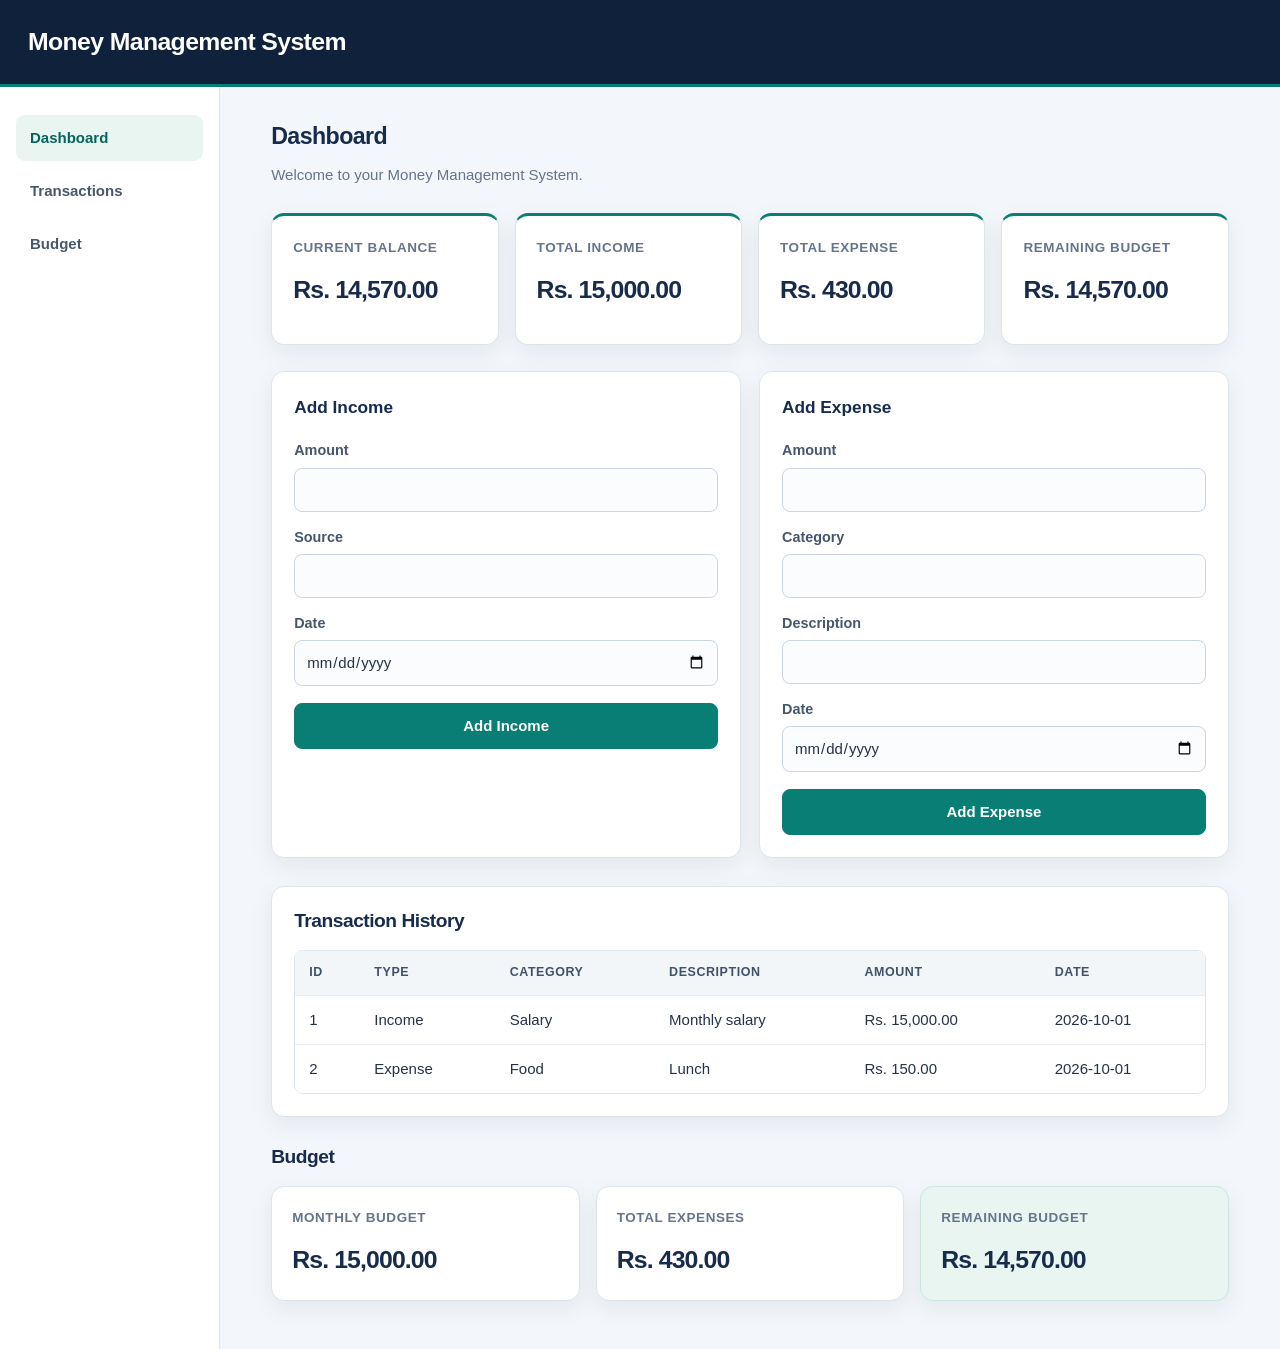
==== index.html @ f14a9d61 "ChangesFileLocations" ====
<!DOCTYPE html>
<html lang="en">

<head>

    <meta charset="UTF-8">
    <meta name="viewport" content="width=device-width, initial-scale=1.0">
    <title>Money Management System</title>
    <link rel="stylesheet" href="style.css">

</head>

<body>
    
    <header>
        <h1>Money Management System</h1>
    </header>

    <div class="page_layout">
    <nav class="navigation">
        <a href="#">Dashboard</a>
        <a href="#">Transactions</a>
        <a href="#">Budget</a>
    </nav>

    <main class="main_content">
        <h2>Dashboard</h2>
        <p>Welcome to your Money Management System.</p>

        <section class="dashboard_cards">

            <div class="card">
                <h3>Current Balance</h3>
                <p>Rs. 14,570.00</p>
            </div>

            <div class="card">
                <h3>Total Income</h3>
                <p>Rs. 15,000.00</p>
            </div>

            <div class="card">
                <h3>Total Expense</h3>
                <p>Rs. 430.00</p>
            </div>

            <div class="card">
                <h3>Remaining Budget</h3>
                <p>Rs. 14,570.00</p>
            </div>

        </section>

        <section class="transaction_forms">

            <div class="form_container">
                <form>
                    <h3>Add Income</h3>

                    <label for="income_amount">Amount</label>
                    <input type="number" id="income_amount">

                    <label for="income_source">Source</label>
                    <input type="text" id="income_source">

                    <label for="income_date">Date</label>
                    <input type="date" id="income_date">

                    <button type="submit">Add Income</button>
                </form>
            </div>

            <div class="form_container">

                <form>
                    <h3>Add Expense</h3>

                    <label for="expense_amount">Amount</label>
                    <input type="number" id="expense_amount">

                    <label for="expense_category">Category</label>
                    <input type="text" id="expense_category">

                    <label for="expense_description">Description</label>
                    <input type="text" id="expense_description">

                    <label for="expense_date">Date</label>
                    <input type="date" id="expense_date">

                    <button type="submit">Add Expense</button>
                </form>
            </div>
        </section>

        <section class="transaction_history">

            <h2>Transaction History</h2>
            
            <div class="table_container">
            <table>

                <thead>
                    <tr>
                        <th>ID</th>
                        <th>Type</th>
                        <th>Category</th>
                        <th>Description</th>
                        <th>Amount</th>
                        <th>Date</th>
                    </tr>
                </thead>

                <tbody>
                    <tr>
                        <td>1</td>
                        <td>Income</td>
                        <td>Salary</td>
                        <td>Monthly salary</td>
                        <td>Rs. 15,000.00</td>
                        <td>2026-10-01</td>
                    </tr>

                    <tr>
                        <td>2</td>
                        <td>Expense</td>
                        <td>Food</td>
                        <td>Lunch</td>
                        <td>Rs. 150.00</td>
                        <td>2026-10-01</td>
                    </tr>
                </tbody>
            </table>
            </div>
        </section>

        <section class="budget_section">
            
            <h2>Budget</h2>

            <div class="budget_info">

                <div class="budget_item">
                    <h3>Monthly Budget</h3>
                    <p>Rs. 15,000.00</p>
                </div>

                <div class="budget_item">
                    <h3>Total Expenses</h3>
                    <p>Rs. 430.00</p>
                </div>

                <div class="budget_item">
                    <h3>Remaining Budget</h3>
                    <p>Rs. 14,570.00</p>
                </div>
            </div>
        </section>

    </main>
    </div>

</body>
</html>
---- style.css ----
:root {
    color-scheme: light;
    --navy: #172b4d;
    --navy-deep: #10213b;
    --teal: #087e75;
    --teal-dark: #06645e;
    --ink: #243248;
    --muted: #64748b;
    --line: #dce4ec;
    --surface: #ffffff;
    --canvas: #f3f6fa;
    --green-soft: #e8f5f1;
    --shadow: 0 8px 24px rgba(23, 43, 77, 0.07);
    --shadow-hover: 0 12px 28px rgba(23, 43, 77, 0.12);
}

* {
    box-sizing: border-box;
}

html {
    min-width: 320px;
    background: var(--canvas);
}

body {
    margin: 0;
    color: var(--ink);
    background: var(--canvas);
    font-family: Inter, "Segoe UI", Arial, sans-serif;
    font-size: 15px;
    line-height: 1.6;
}

header {
    padding: 22px 28px;
    color: #fff;
    text-align: left;
    background: var(--navy-deep);
    border-bottom: 3px solid var(--teal);
}

header h1 {
    max-width: 1440px;
    margin: 0 auto;
    font-size: clamp(1.2rem, 2vw, 1.55rem);
    font-weight: 650;
    letter-spacing: -0.025em;
}

.page_layout {
    display: flex;
    align-items: stretch;
    max-width: 1440px;
    min-height: calc(100vh - 80px);
    margin: 0 auto;
}

.navigation {
    display: flex;
    flex: 0 0 220px;
    flex-direction: column;
    gap: 7px;
    padding: 28px 16px;
    background: var(--surface);
    border-right: 1px solid var(--line);
}

.navigation a {
    display: block;
    margin: 0;
    padding: 11px 14px;
    color: #46566e;
    font-weight: 600;
    text-decoration: none;
    border-radius: 9px;
    transition: color 160ms ease, background-color 160ms ease;
}

.navigation a:first-child {
    color: var(--teal-dark);
    background: var(--green-soft);
}

.navigation a:hover {
    color: var(--teal-dark);
    background: #edf5f5;
}

.main_content {
    flex: 1 1 auto;
    min-width: 0;
    padding: 34px clamp(20px, 4vw, 54px) 48px;
    background: var(--canvas);
}

.main_content h2 {
    margin: 0 0 12px;
    color: var(--navy);
    font-size: 1.45rem;
    line-height: 1.3;
    letter-spacing: -0.025em;
}

.main_content > p {
    margin: 0 0 26px;
    color: var(--muted);
}

.dashboard_cards {
    display: grid;
    grid-template-columns: repeat(4, minmax(0, 1fr));
    gap: 16px;
}

.card,
.form_container,
.budget_item,
.transaction_history {
    min-width: 0;
    background: var(--surface);
    border: 1px solid var(--line);
    border-radius: 13px;
    box-shadow: var(--shadow);
}

.card {
    min-height: 132px;
    padding: 21px;
    border-top: 3px solid var(--teal);
    transition: transform 160ms ease, box-shadow 160ms ease;
}

.card:hover,
.form_container:hover,
.budget_item:hover {
    transform: translateY(-2px);
    box-shadow: var(--shadow-hover);
}

.card h3,
.budget_item h3 {
    margin: 0 0 12px;
    color: var(--muted);
    font-size: 0.84rem;
    font-weight: 650;
    letter-spacing: 0.045em;
    text-transform: uppercase;
}

.card p,
.budget_item p {
    margin: 0;
    color: var(--navy);
    font-size: clamp(1.2rem, 2vw, 1.55rem);
    font-weight: 700;
    letter-spacing: -0.035em;
    overflow-wrap: anywhere;
}

.transaction_forms {
    display: grid;
    grid-template-columns: repeat(2, minmax(0, 1fr));
    gap: 18px;
    margin-top: 26px;
}

.form_container {
    padding: 22px;
    transition: transform 160ms ease, box-shadow 160ms ease;
}

.form_container form {
    display: flex;
    flex-direction: column;
}

.form_container h3 {
    margin: 0 0 18px;
    color: var(--navy);
    font-size: 1.08rem;
}

.form_container label {
    margin: 0 0 5px;
    color: #46566e;
    font-size: 0.9rem;
    font-weight: 600;
}

.form_container input {
    width: 100%;
    min-height: 43px;
    margin: 0 0 14px;
    padding: 9px 11px;
    color: var(--ink);
    font: inherit;
    background: #fbfcfe;
    border: 1px solid #cbd5e1;
    border-radius: 8px;
    transition: border-color 150ms ease, box-shadow 150ms ease, background-color 150ms ease;
}

.form_container input:hover {
    border-color: #9aabbc;
}

.form_container input:focus {
    outline: none;
    border-color: var(--teal);
    background: #fff;
    box-shadow: 0 0 0 3px rgba(8, 126, 117, 0.18);
}

.form_container button {
    min-height: 44px;
    margin-top: 3px;
    padding: 10px 16px;
    color: #fff;
    font: inherit;
    font-weight: 650;
    cursor: pointer;
    background: var(--teal);
    border: 1px solid var(--teal);
    border-radius: 8px;
    transition: background-color 150ms ease, box-shadow 150ms ease, transform 150ms ease;
}

.form_container button:hover {
    background: var(--teal-dark);
    box-shadow: 0 4px 10px rgba(8, 126, 117, 0.2);
}

.form_container button:active {
    transform: translateY(1px);
}

.transaction_history,
.budget_section {
    margin-top: 28px;
}

.transaction_history {
    padding: 22px;
}

.transaction_history h2,
.budget_section > h2 {
    margin-bottom: 16px;
    font-size: 1.2rem;
}

.table_container {
    width: 100%;
    overflow-x: auto;
    border: 1px solid var(--line);
    border-radius: 9px;
    -webkit-overflow-scrolling: touch;
}

table {
    width: 100%;
    min-width: 660px;
    border-collapse: collapse;
    background: #fff;
}

th,
td {
    padding: 12px 14px;
    text-align: left;
    vertical-align: top;
    border-bottom: 1px solid #e8edf2;
}

th {
    color: #40516a;
    font-size: 0.78rem;
    font-weight: 700;
    letter-spacing: 0.045em;
    text-transform: uppercase;
    background: #f2f6f8;
}

tbody tr:last-child td {
    border-bottom: 0;
}

tbody tr:hover {
    background: #f7fbfa;
}

.budget_info {
    display: grid;
    grid-template-columns: repeat(3, minmax(0, 1fr));
    gap: 16px;
}

.budget_item {
    padding: 20px;
    transition: transform 160ms ease, box-shadow 160ms ease;
}

.budget_item:nth-child(3) {
    background: var(--green-soft);
    border-color: #c9e7df;
}

:focus-visible {
    outline: 3px solid #e8a838;
    outline-offset: 3px;
}

@media (max-width: 1100px) {
    .dashboard_cards {
        grid-template-columns: repeat(2, minmax(0, 1fr));
    }
}

@media (max-width: 760px) {
    .page_layout {
        flex-direction: column;
    }

    .navigation {
        flex: 0 0 auto;
        flex-direction: row;
        gap: 6px;
        padding: 10px 16px;
        overflow-x: auto;
        border-right: 0;
        border-bottom: 1px solid var(--line);
    }

    .navigation a {
        flex: 0 0 auto;
        margin: 0;
        padding: 9px 12px;
    }

    .main_content {
        padding: 26px 18px 36px;
    }

    .transaction_forms {
        grid-template-columns: 1fr;
    }

    .budget_info {
        grid-template-columns: repeat(2, minmax(0, 1fr));
    }
}

@media (max-width: 480px) {
    header {
        padding: 18px;
    }

    .dashboard_cards,
    .budget_info {
        grid-template-columns: 1fr;
    }

    .card {
        min-height: 112px;
    }

    .form_container,
    .transaction_history {
        padding: 17px;
    }
}

@media (prefers-reduced-motion: reduce) {
    *,
    *::before,
    *::after {
        scroll-behavior: auto !important;
        transition-duration: 0.01ms !important;
        animation-duration: 0.01ms !important;
        animation-iteration-count: 1 !important;
    }
}
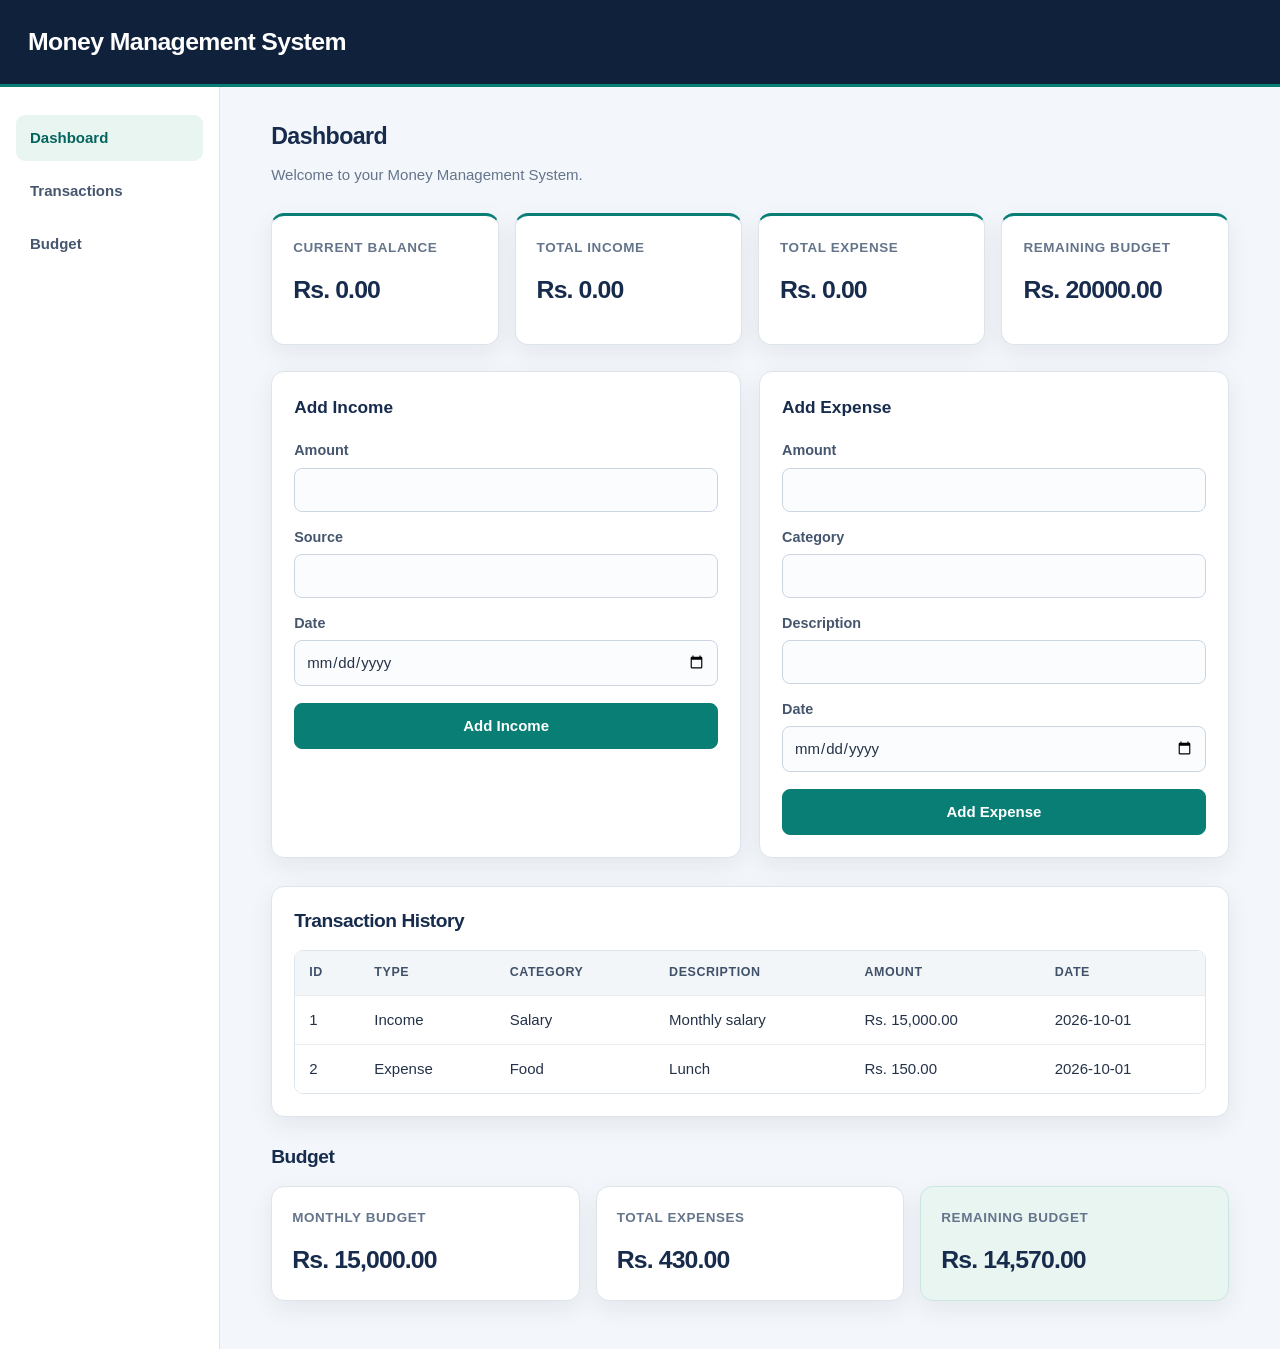
==== commit fc2500c4: "UpdateDashboardCard✏️" ====
--- a/index.html
+++ b/index.html
@@ -13,7 +13,7 @@
 <body>
     
     <header>
-        <h1>Money Management System</h1>
+        <h1 id="page-title">Money Management System</h1>
     </header>
 
     <div class="page_layout">
@@ -31,22 +31,22 @@
 
             <div class="card">
                 <h3>Current Balance</h3>
-                <p>Rs. 14,570.00</p>
+                <p id="current-balance">Rs. 0.00</p>
             </div>
 
             <div class="card">
                 <h3>Total Income</h3>
-                <p>Rs. 15,000.00</p>
+                <p id="total-income">Rs. 0.00</p>
             </div>
 
             <div class="card">
                 <h3>Total Expense</h3>
-                <p>Rs. 430.00</p>
+                <p id="total-expense">Rs. 0.00</p>
             </div>
 
             <div class="card">
                 <h3>Remaining Budget</h3>
-                <p>Rs. 14,570.00</p>
+                <p id="remaining-budget">Rs. 0.00</p>
             </div>
 
         </section>
@@ -54,7 +54,7 @@
         <section class="transaction_forms">
 
             <div class="form_container">
-                <form>
+                <form id="income-form">
                     <h3>Add Income</h3>
 
                     <label for="income_amount">Amount</label>
@@ -72,7 +72,7 @@
 
             <div class="form_container">
 
-                <form>
+                <form id="expense-form">
                     <h3>Add Expense</h3>
 
                     <label for="expense_amount">Amount</label>
@@ -110,7 +110,7 @@
                     </tr>
                 </thead>
 
-                <tbody>
+                <tbody id="transaction-list">
                     <tr>
                         <td>1</td>
                         <td>Income</td>
@@ -159,5 +159,7 @@
     </main>
     </div>
 
+    <script src="script.js"></script>
+
 </body>
 </html>
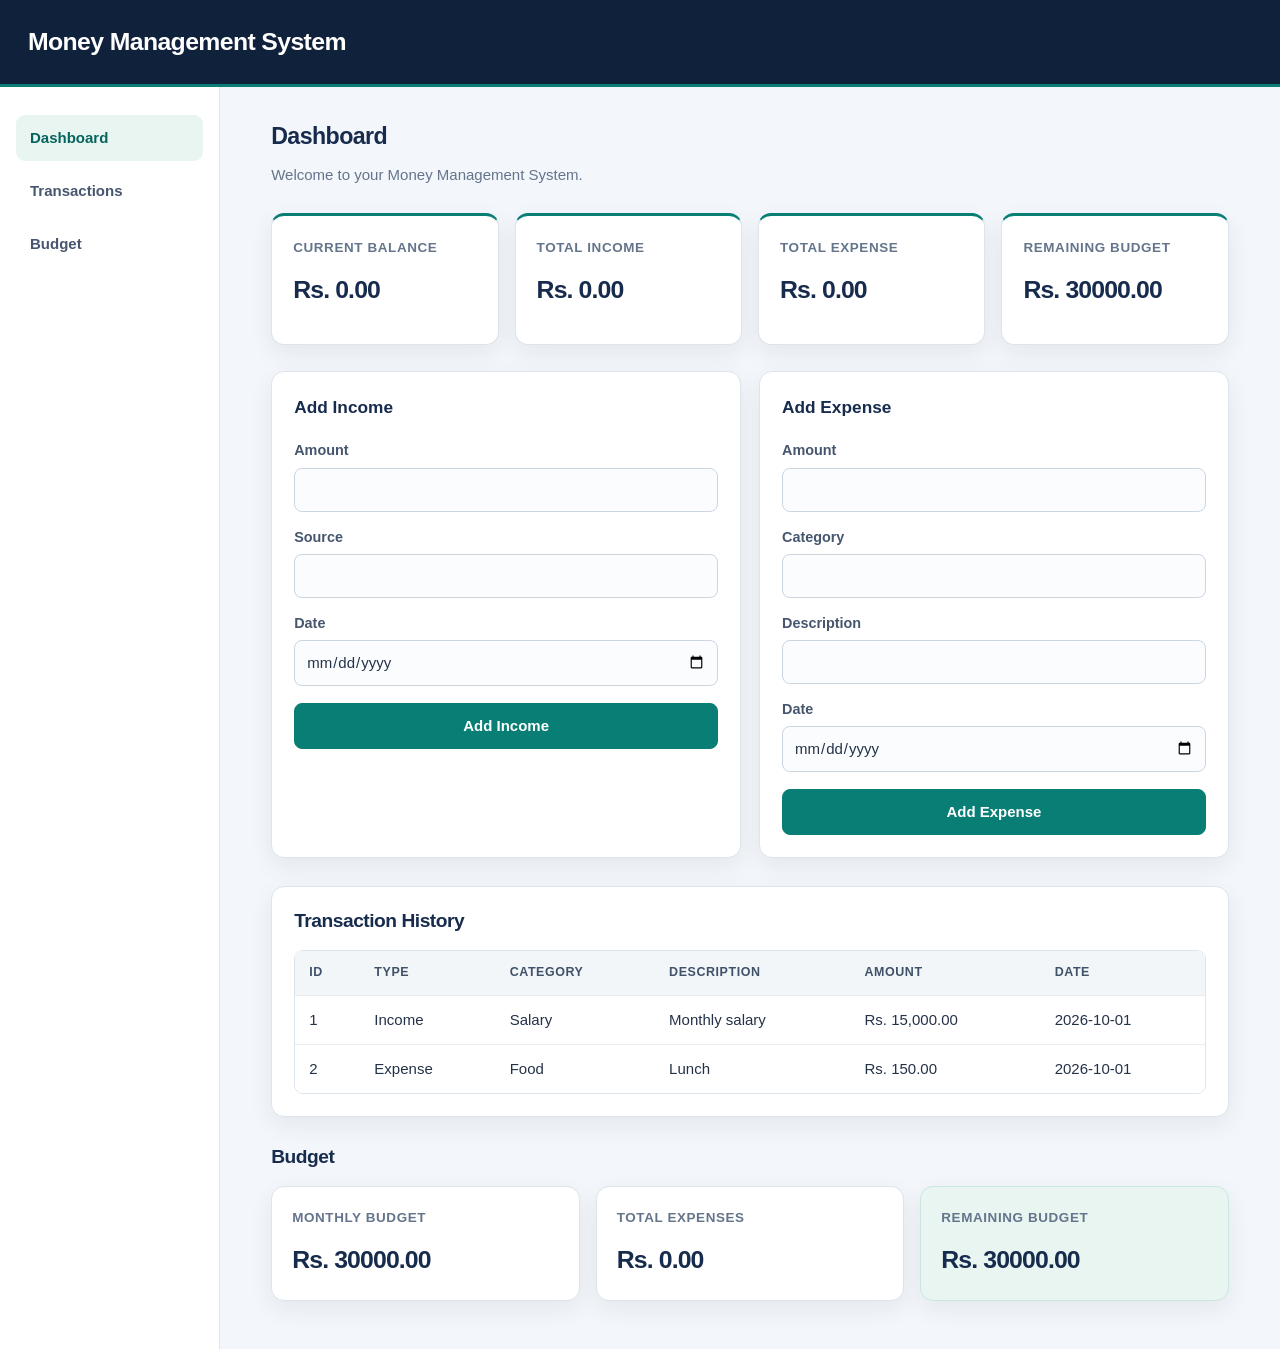
==== commit bf0a2a82: "UpdateDashboardCards02✏️" ====
--- a/index.html
+++ b/index.html
@@ -141,17 +141,17 @@
 
                 <div class="budget_item">
                     <h3>Monthly Budget</h3>
-                    <p>Rs. 15,000.00</p>
+                    <p id="monthly-budget">Rs. 30000.00</p>
                 </div>
 
                 <div class="budget_item">
                     <h3>Total Expenses</h3>
-                    <p>Rs. 430.00</p>
+                    <p id="budget-total-expenses">Rs. 0.00</p>
                 </div>
 
                 <div class="budget_item">
                     <h3>Remaining Budget</h3>
-                    <p>Rs. 14,570.00</p>
+                    <p id="budget-remaining">Rs. 0.00</p>
                 </div>
             </div>
         </section>
